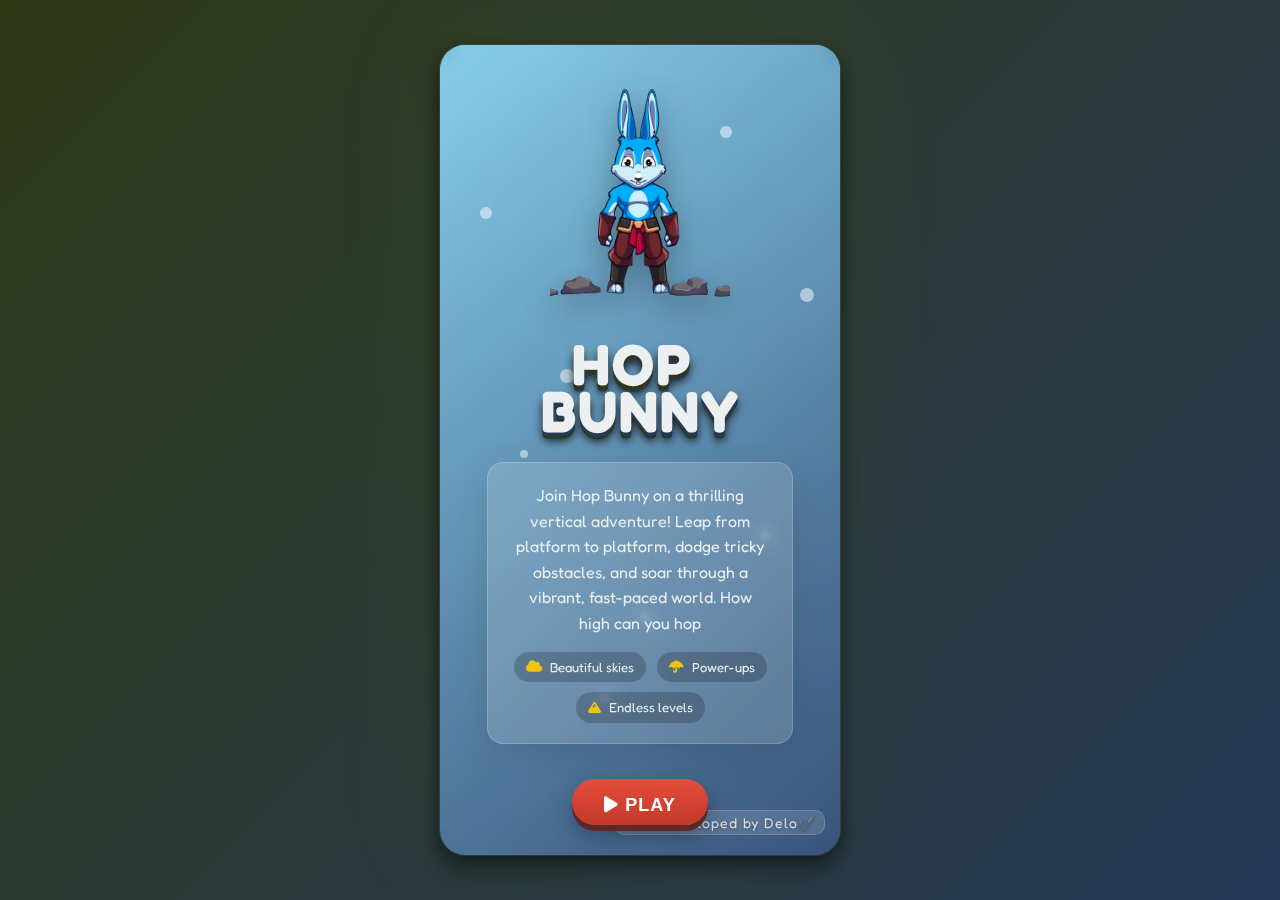
==== index.html @ 0e138d8e "new" ====
<!DOCTYPE html>
<html lang="en">
<head>
    <meta charset="UTF-8">
    <meta name="viewport" content="width=device-width, initial-scale=1.0, maximum-scale=1.0, user-scalable=no">
    <meta name="description" content="Pepe & Bunny - A fun vertical platformer game featuring an unlikely friendship between a frog and rabbit!">
    <meta name="theme-color" content="#4B5320">
    <meta property="og:title" content="Pepe & Bunny - Vertical Platformer Game">
    <meta property="og:description" content="Join Pepe the Frog and the Bunny on an epic adventure! Jump from platform to platform and collect power-ups in this fun game.">
    <meta property="og:type" content="website">
    <title>Hop-Bunny</title>
    <link rel="stylesheet" href="styles.css">
    <link rel="stylesheet" href="https://cdnjs.cloudflare.com/ajax/libs/font-awesome/6.4.0/css/all.min.css">
    <link rel="preconnect" href="https://fonts.googleapis.com">
    <link rel="preconnect" href="https://fonts.gstatic.com" crossorigin>
    <link href="https://fonts.googleapis.com/css2?family=Fredoka:wght@400;500;600;700&display=swap" rel="stylesheet">
    <link rel="icon" type="image/png" href="assets/logo.png">
</head>
<body>
    <div class="game-container">
        <canvas id="gameCanvas"></canvas>
        
        <!-- <div id="score">0</div> -->
        
        <div id="startScreen" class="overlay">
            <div class="particles-container">
                <div class="particle"></div>
                <div class="particle"></div>
                <div class="particle"></div>
                <div class="particle"></div>
                <div class="particle"></div>
                <div class="particle"></div>
                <div class="particle"></div>
                <div class="particle"></div>
            </div>
            
            <img id="game-character" src="assets/img2.png" alt="Pepe and Bunny Characters">    
            
            <div class="game-title">
                <h1>HOP <i class="fas fa-ampersand"></i></h1>
                <h1>BUNNY</h1>
            </div>
            
            <div class="game-description">
                <p>Join Hop Bunny on a thrilling vertical adventure! Leap from platform to platform, dodge tricky obstacles, and soar through a vibrant, fast-paced world. How high can you hop</p>
                <div class="description-icons">
                    <div class="icon-item"><i class="fas fa-cloud"></i> Beautiful skies</div>
                    <div class="icon-item"><i class="fas fa-umbrella"></i> Power-ups</div>
                    <div class="icon-item"><i class="fas fa-mountain"></i> Endless levels</div>
                </div>
            </div>
            
            <button id="startButton" class="game-button" ontouchstart="">
                <i class="fas fa-play"></i> PLAY
            </button>
            
            <div class="footer-text">
                <p class="version">v3.0 Developed by Delo✔️</p>
            </div>
        </div>
        
        <div id="gameOver" class="overlay hidden">
            <div class="particles-container game-over-particles">
                <div class="particle red"></div>
                <div class="particle red"></div>
                <div class="particle red"></div>
                <div class="particle red"></div>
                <div class="particle red"></div>
            </div>
            
            <h2><i class="fas fa-skull"></i> Game Over!</h2>
            
            <div class="score-display">
                <div class="score-item">
                    <span class="score-label"><i class="fas fa-trophy"></i> Your Score:</span>
                    <span id="finalScore" class="score-value">0</span>
                </div>
                <div class="score-item">
                    <span class="score-label"><i class="fas fa-medal"></i> High Score:</span>
                    <span id="highScore" class="score-value">0</span>
                </div>
            </div>
            
            <button id="restartButton" class="game-button" ontouchstart="">
                <i class="fas fa-redo-alt"></i> TRY AGAIN
            </button>
        </div>
        
        <!-- <div id="pauseButton" class="control-button">
            <i class="fas fa-pause"></i>
        </div> -->
        
        <!-- <div id="audioButton" class="control-button">
            <i class="fas fa-volume-up"></i>
        </div> -->
    </div>

    <!-- Game scripts -->
    <script src="js/utils.js"></script>
    <script src="js/entities/player.js"></script>
    <script src="js/entities/platform.js"></script>
    <script src="js/entities/enemy.js"></script>
    <script src="js/entities/powerup.js"></script>
    <script src="js/game.js"></script>
    <script src="js/main.js"></script>
</body>
</html>
---- styles.css ----
:root {
    --vh: 1vh;
    --pepe-green: #4B5320;
    --pepe-dark-green: #2F3816;
    --bunny-blue: #39547B;
    --bunny-dark-blue: #263a57;
    --umbrella-red: #8B3A3A;
    --umbrella-dark-red: #5e2727;
    --grass-green: #71A744;
    --sky-blue: #87CEEB;
    
    /* New modern UI colors */
    --ui-primary: #2C3E50;
    --ui-secondary: #34495E;
    --ui-accent: #E74C3C;
    --ui-light: #ECF0F1;
    --ui-dark: #1A2530;
    --ui-gold: #F1C40F;
    --ui-success: #2ECC71;
    --ui-info: #3498DB;
    
    /* Glass morphism variables */
    --glass-bg: rgba(255, 255, 255, 0.15);
    --glass-border: rgba(255, 255, 255, 0.18);
    --glass-shadow: 0 8px 32px rgba(0, 0, 0, 0.1);
    --glass-blur: 10px;
}

/* Apply modern font and base styles */
* {
    margin: 0;
    padding: 0;
    box-sizing: border-box;
}

html, body {
    height: 100%;
    width: 100%;
    overflow: hidden;
    font-family: 'Fredoka', -apple-system, BlinkMacSystemFont, 'Segoe UI', Roboto, Oxygen, Ubuntu, Cantarell, 'Open Sans', 'Helvetica Neue', sans-serif;
}

body {
    background: var(--ui-dark);
    display: flex;
    justify-content: center;
    align-items: center;
    min-height: 100vh;
    color: var(--ui-light);
    background: linear-gradient(135deg, var(--pepe-dark-green), var(--bunny-dark-blue));
}

.game-container {
    position: relative;
    width: 400px;
    height: 900px;
    border: none;
    border-radius: 25px;
    overflow: hidden;
    box-shadow: 
        0 15px 30px rgba(0, 0, 0, 0.4), 
        0 5px 15px rgba(0, 0, 0, 0.3), 
        0 0 100px rgba(113, 167, 68, 0.15);
    background-color: var(--ui-dark);
    
    /* Advanced outline glow */
    --outline-size: 1px;
    --outline-color: rgba(255, 255, 255, 0.1);
    outline: var(--outline-size) solid var(--outline-color);
    position: relative;
    
    /* Responsive sizing */
    max-width: 95vw;
    max-height: 90vh;
    
    /* Maintain aspect ratio while resizing */
    aspect-ratio: 400/650;
    
    /* Apply subtle animation */
    animation: container-float 6s ease-in-out infinite;
}

@keyframes container-float {
    0%, 100% { transform: translateY(0) scale(1); }
    50% { transform: translateY(-5px) scale(1.005); }
}

#gameCanvas {
    background: linear-gradient(to bottom, var(--sky-blue), var(--bunny-blue));
    width: 100%;
    height: 100%;
    display: block;
}

/* Modern score display with glass morphism */
#score {
    position: absolute;
    top: 20px;
    left: 50%;
    transform: translateX(-50%);
    font-size: 36px;
    font-weight: bold;
    color: #fff;
    text-shadow: 0 0 10px rgba(0, 0, 0, 0.5);
    background: rgba(255, 255, 255, 0.1);
    backdrop-filter: blur(10px);
    padding: 10px 20px;
    border-radius: 15px;
    border: 1px solid rgba(255, 255, 255, 0.2);
    box-shadow: 0 8px 32px rgba(0, 0, 0, 0.2);
    transition: transform 0.2s ease;
    z-index: 20;
}

#score.score-pulse {
    animation: scorePulse 0.5s ease-in-out;
    color: gold;
    text-shadow: 0 0 15px rgba(255, 215, 0, 0.8);
}

@keyframes scorePulse {
    0% { transform: translateX(-50%) scale(1); }
    50% { transform: translateX(-50%) scale(1.2); }
    100% { transform: translateX(-50%) scale(1); }
}

#score:hover {
    transform: translateY(-2px);
    box-shadow: 0 10px 25px rgba(0, 0, 0, 0.2);
}

#score::before {
    content: 'SCORE';
    position: absolute;
    top: -10px;
    left: 50%;
    transform: translateX(-50%);
    font-size: 10px;
    font-weight: normal;
    background: var(--ui-accent);
    padding: 2px 10px;
    border-radius: 8px;
    letter-spacing: 2px;
    box-shadow: 0 3px 10px rgba(231, 76, 60, 0.3);
    animation: pulse 2s infinite ease-in-out;
}

@keyframes pulse {
    0%, 100% { opacity: 0.9; transform: translateX(-50%) scale(1); }
    50% { opacity: 1; transform: translateX(-50%) scale(1.05); }
}

/* Common styles for overlay screens with improved glass morphism */
.overlay {
    position: absolute;
    top: 0;
    left: 0;
    width: 100%;
    height: 100%;
    background: linear-gradient(135deg, rgba(135, 206, 235, 0.8), rgba(57, 84, 123, 0.9));
    display: flex;
    flex-direction: column;
    justify-content: center;
    align-items: center;
    color: var(--ui-light);
    z-index: 10;
    padding: 30px;
    box-sizing: border-box;
    backdrop-filter: blur(10px);
    -webkit-backdrop-filter: blur(10px);
}

/* Start screen with modern styling */
#game-character {
    width: 180px;
    height: auto;
    margin: 0 auto 15px auto;
    display: block;
    animation: character-bounce 3s ease-in-out infinite;
    filter: drop-shadow(0 10px 15px rgba(0, 0, 0, 0.3));
    transition: all 0.3s ease;
}

#game-character:hover {
    transform: scale(1.05) rotate(2deg);
    filter: drop-shadow(0 15px 20px rgba(0, 0, 0, 0.4));
}

@keyframes character-bounce {
    0%, 100% { transform: translateY(0) rotate(0deg); }
    50% { transform: translateY(-15px) rotate(3deg); }
}

.game-title {
    text-align: center;
    margin-bottom: 25px;
    position: relative;
}

.game-title h1 {
    font-size: 58px;
    line-height: 0.9;
    font-weight: 800;
    color: var(--ui-light);
    text-shadow: 
        0 2px 0 var(--pepe-dark-green),
        0 4px 0 var(--pepe-dark-green),
        0 6px 0 var(--bunny-dark-blue),
        0 8px 10px rgba(0, 0, 0, 0.8);
    letter-spacing: 2px;
    position: relative;
    z-index: 1;
}

.game-title h1:last-child {
    color: var(--ui-light);
    text-shadow: 
        0 2px 0 var(--bunny-dark-blue),
        0 4px 0 var(--bunny-dark-blue),
        0 6px 0 var(--pepe-dark-green),
        0 8px 10px rgba(0, 0, 0, 0.8);
    margin-top: -5px;
}

/* Modern description card */
.game-description {
    font-size: 16px;
    max-width: 90%;
    text-align: center;
    line-height: 1.6;
    margin-bottom: 35px;
    color: var(--ui-light);
    background: var(--glass-bg);
    padding: 20px 25px;
    border-radius: 16px;
    backdrop-filter: blur(var(--glass-blur));
    -webkit-backdrop-filter: blur(var(--glass-blur));
    border: 1px solid var(--glass-border);
    box-shadow: var(--glass-shadow);
    transform: translateZ(0);
    transition: all 0.3s ease;
}

.game-description:hover {
    transform: translateY(-5px) scale(1.02);
    box-shadow: 0 15px 30px rgba(0, 0, 0, 0.2);
}

/* Game over screen with advanced styling */
#gameOver h2 {
    font-size: 54px;
    margin-bottom: 25px;
    color: var(--ui-accent);
    text-shadow: 
        0 2px 0 var(--umbrella-dark-red),
        0 4px 0 var(--umbrella-dark-red),
        0 6px 10px rgba(0, 0, 0, 0.8);
    letter-spacing: 3px;
    animation: gameOverPulse 2.5s infinite alternate ease-in-out;
    transform-origin: center;
}

@keyframes gameOverPulse {
    0% { transform: scale(1); text-shadow: 0 2px 0 var(--umbrella-dark-red), 0 4px 0 var(--umbrella-dark-red), 0 6px 10px rgba(0, 0, 0, 0.8); }
    100% { transform: scale(1.05); text-shadow: 0 2px 0 var(--umbrella-dark-red), 0 4px 0 var(--umbrella-dark-red), 0 6px 15px rgba(231, 76, 60, 0.8), 0 0 20px rgba(231, 76, 60, 0.4); }
}

/* Glass morphism score display */
.score-display {
    display: flex;
    flex-direction: column;
    gap: 18px;
    background: var(--glass-bg);
    padding: 25px 35px;
    border-radius: 20px;
    margin-bottom: 35px;
    backdrop-filter: blur(var(--glass-blur));
    -webkit-backdrop-filter: blur(var(--glass-blur));
    border: 1px solid var(--glass-border);
    box-shadow: var(--glass-shadow);
    min-width: 85%;
    max-width: 280px;
    transition: all 0.3s ease;
    position: relative;
    overflow: hidden;
}

.score-display::before {
    content: '';
    position: absolute;
    top: -50%;
    left: -50%;
    width: 200%;
    height: 200%;
    background: linear-gradient(
        to bottom right,
        rgba(255, 255, 255, 0.1) 0%,
        rgba(255, 255, 255, 0.05) 40%,
        rgba(255, 255, 255, 0) 50%
    );
    transform: rotate(30deg);
    pointer-events: none;
}

.score-display:hover {
    transform: translateY(-5px);
    box-shadow: 0 15px 35px rgba(0, 0, 0, 0.3);
}

.score-item {
    display: flex;
    justify-content: space-between;
    gap: 30px;
    position: relative;
    padding: 5px 0;
}

.score-item:first-child::after {
    content: '';
    position: absolute;
    bottom: -10px;
    left: 0;
    width: 100%;
    height: 1px;
    background: linear-gradient(to right, transparent, rgba(255, 255, 255, 0.5), transparent);
}

.score-label {
    font-size: 18px;
    color: rgba(255, 255, 255, 0.9);
    font-weight: 400;
    letter-spacing: 1px;
}

.score-value {
    font-size: 28px;
    font-weight: bold;
    color: var(--ui-gold);
    text-shadow: 0 0 10px rgba(241, 196, 15, 0.5);
}

#finalScore {
    font-size: 32px;
    animation: scoreCountAnimation 1.5s cubic-bezier(0.17, 0.67, 0.21, 1.69);
    background: linear-gradient(to right, #F1C40F, #F39C12);
    -webkit-background-clip: text;
    -webkit-text-fill-color: transparent;
    background-clip: text;
    text-fill-color: transparent;
}

@keyframes scoreCountAnimation {
    0% { opacity: 0; transform: scale(0.5); filter: blur(10px); }
    70% { transform: scale(1.2); filter: blur(0); }
    100% { opacity: 1; transform: scale(1); }
}

/* Modern button with advanced hover effects */
.game-button {
    background: linear-gradient(to bottom, var(--ui-accent), #C0392B);
    color: white;
    border: none;
    padding: 16px 32px;
    font-size: 18px;
    font-weight: bold;
    border-radius: 50px;
    cursor: pointer;
    letter-spacing: 1px;
    text-transform: uppercase;
    position: relative;
    overflow: hidden;
    transition: all 0.3s ease;
    box-shadow: 
        0 6px 0 var(--umbrella-dark-red),
        0 10px 25px rgba(0, 0, 0, 0.3);
    outline: none;
    z-index: 1;
}

.game-button::before {
    content: '';
    position: absolute;
    top: 0;
    left: -100%;
    width: 100%;
    height: 100%;
    background: linear-gradient(
        to right,
        transparent,
        rgba(255, 255, 255, 0.2),
        transparent
    );
    transition: all 0.5s ease;
    z-index: -1;
}

.game-button:hover {
    transform: translateY(-3px);
    box-shadow: 
        0 9px 0 var(--umbrella-dark-red),
        0 15px 30px rgba(0, 0, 0, 0.4);
}

.game-button:hover::before {
    left: 100%;
}

.game-button:active {
    transform: translateY(3px);
    box-shadow: 
        0 3px 0 var(--umbrella-dark-red),
        0 5px 15px rgba(0, 0, 0, 0.3);
}

/* Special active state specifically for mobile */
.game-button.active-touch {
    transform: translateY(3px);
    box-shadow: 
        0 3px 0 var(--umbrella-dark-red),
        0 5px 10px rgba(0, 0, 0, 0.3);
    background: linear-gradient(to bottom, #C0392B, #E74C3C);
}

.hidden {
    display: none !important;
}

.footer-text {
    position: absolute;
    bottom: 15px;
    right: 15px;
    text-align: center;
    font-size: 14px;
    opacity: 0.9;
    letter-spacing: 1px;
    color: var(--ui-light);
    text-shadow: 0 1px 3px rgba(0, 0, 0, 0.3);
    transition: all 0.3s ease;
}

.footer-text:hover {
    opacity: 1;
    transform: translateY(-2px);
}

.version {
    margin-bottom: 5px;
    font-weight: 400;
    padding: 3px 8px;
    background: var(--glass-bg);
    border-radius: 10px;
    backdrop-filter: blur(var(--glass-blur));
    -webkit-backdrop-filter: blur(var(--glass-blur));
    border: 1px solid var(--glass-border);
}

.copyright {
    font-size: 11px;
}

/* Responsive adjustments with improved layouts */
@media (max-width: 430px) {
    .game-container {
        width: 100vw;
        max-width: 100vw;
        height: 100vh; /* Fallback */
        height: calc(var(--vh, 1vh) * 100);
        max-height: 100vh;
        max-height: calc(var(--vh, 1vh) * 100);
        border-radius: 0;
        aspect-ratio: auto;
        animation: none;
    }
    
    .game-title h1 {
        font-size: 48px;
    }
    
    .game-description {
        font-size: 14px;
        margin-bottom: 25px;
        max-width: 90%;
        padding: 15px 20px;
    }
    
    #game-character {
        width: 130px;
        height: auto;
    }
    
    .game-button {
        padding: 14px 30px;
        font-size: 18px;
    }
    
    .score-display {
        padding: 20px 25px;
        min-width: 90%;
    }
    
    #gameOver h2 {
        font-size: 44px;
    }
}

/* Portrait orientation optimization - specifically target mobile phones */
@media (max-width: 430px) and (max-height: 900px) and (orientation: portrait) {
    .game-container {
        width: 100vw;
        height: 100vh; /* Fallback */
        height: calc(var(--vh, 1vh) * 100);
        border-radius: 0;
        max-width: 100vw;
        max-height: 100vh;
        max-height: calc(var(--vh, 1vh) * 100);
    }
    
    body {
        padding: 0;
        margin: 0;
    }
    
    #game-character {
        width: 100px;
        height: auto;
    }
}

/* Landscape orientation for mobile */
@media (max-height: 500px) and (orientation: landscape) {
    .game-container {
        height: 100vh; /* Fallback */
        height: calc(var(--vh, 1vh) * 100);
        width: auto;
        aspect-ratio: auto;
        max-height: 100vh;
        max-height: calc(var(--vh, 1vh) * 100);
        border-radius: 0;
    }
    
    #game-character {
        width: 80px;
        height: auto;
        margin-bottom: 10px;
    }
    
    .game-title h1 {
        font-size: 36px;
    }
    
    .game-description {
        font-size: 12px;
        margin-bottom: 15px;
        padding: 10px 15px;
    }
    
    .game-button {
        padding: 10px 25px;
        font-size: 16px;
    }
}

/* Extra small screen devices */
@media (max-height: 700px) {
    .game-character {
        width: 100px;
        height: 200px;
        margin-bottom: 10px;
    }
    
    .game-title h1 {
        font-size: 40px;
    }
    
    .score-display {
        margin-bottom: 20px;
        padding: 15px 25px;
    }
    
    .game-description {
        margin-bottom: 20px;
        line-height: 1.3;
    }
}

/* Very small screens */
@media (max-height: 600px) {
    .game-container {
        max-height: 95vh;
    }
    
    .game-character {
        width: 80px;
        height: 90px;
        margin-bottom: 5px;
    }
    
    .game-title h1 {
        font-size: 32px;
    }
    
    .game-description {
        font-size: 12px;
        margin-bottom: 15px;
        line-height: 1.2;
    }
    
    .game-button {
        padding: 10px 25px;
        font-size: 16px;
    }
    
    #gameOver h2 {
        font-size: 36px;
        margin-bottom: 15px;
    }
}

/* Handle touch devices */
@media (hover: none) {
    .game-button:hover {
        transform: none;
        box-shadow: 
            0 6px 0 var(--umbrella-dark-red),
            0 10px 25px rgba(0, 0, 0, 0.3);
    }
    
    .game-button::before {
        display: none;
    }
}

/* Particles animation for overlays */
.particles-container {
    position: absolute;
    top: 0;
    left: 0;
    width: 100%;
    height: 100%;
    overflow: hidden;
    z-index: -1;
}

.particle {
    position: absolute;
    width: 8px;
    height: 8px;
    background: rgba(255, 255, 255, 0.5);
    border-radius: 50%;
    animation: float 15s infinite linear;
}

.particle:nth-child(1) {
    top: 20%;
    left: 10%;
    width: 12px;
    height: 12px;
    animation-duration: 25s;
    animation-delay: 0s;
}

.particle:nth-child(2) {
    top: 60%;
    left: 80%;
    width: 10px;
    height: 10px;
    animation-duration: 20s;
    animation-delay: 1s;
}

.particle:nth-child(3) {
    top: 40%;
    left: 30%;
    width: 14px;
    height: 14px;
    animation-duration: 22s;
    animation-delay: 2s;
}

.particle:nth-child(4) {
    top: 70%;
    left: 50%;
    width: 10px;
    height: 10px;
    animation-duration: 18s;
    animation-delay: 3s;
}

.particle:nth-child(5) {
    top: 10%;
    left: 70%;
    width: 12px;
    height: 12px;
    animation-duration: 24s;
    animation-delay: 4s;
}

.particle:nth-child(6) {
    top: 50%;
    left: 20%;
    width: 8px;
    height: 8px;
    animation-duration: 19s;
    animation-delay: 5s;
}

.particle:nth-child(7) {
    top: 30%;
    left: 90%;
    width: 14px;
    height: 14px;
    animation-duration: 21s;
    animation-delay: 6s;
}

.particle:nth-child(8) {
    top: 80%;
    left: 40%;
    width: 10px;
    height: 10px;
    animation-duration: 23s;
    animation-delay: 7s;
}

.game-over-particles .particle.red {
    background: rgba(231, 76, 60, 0.6);
    box-shadow: 0 0 10px rgba(231, 76, 60, 0.8);
    animation: float-game-over 8s infinite linear;
}

@keyframes float {
    0% {
        transform: translateY(0) translateX(0) scale(1);
        opacity: 0;
    }
    10% {
        opacity: 1;
    }
    90% {
        opacity: 1;
    }
    100% {
        transform: translateY(-100vh) translateX(100px) scale(0.5);
        opacity: 0;
    }
}

@keyframes float-game-over {
    0% {
        transform: translateY(100vh) translateX(0) scale(0.5);
        opacity: 0;
    }
    10% {
        opacity: 1;
    }
    90% {
        opacity: 1;
    }
    100% {
        transform: translateY(-100vh) translateX(50px) scale(1.5);
        opacity: 0;
    }
}

/* Control buttons for game interface */
.control-button {
    position: absolute;
    width: 40px;
    height: 40px;
    background: var(--glass-bg);
    border-radius: 50%;
    backdrop-filter: blur(var(--glass-blur));
    -webkit-backdrop-filter: blur(var(--glass-blur));
    border: 1px solid var(--glass-border);
    display: flex;
    align-items: center;
    justify-content: center;
    color: var(--ui-light);
    font-size: 18px;
    box-shadow: var(--glass-shadow);
    cursor: pointer;
    transition: all 0.3s ease;
    z-index: 5;
}

#pauseButton {
    top: 15px;
    left: 15px;
}

#audioButton {
    top: 15px;
    left: 65px;
}

.control-button:hover {
    transform: scale(1.1);
    box-shadow: 0 8px 25px rgba(0, 0, 0, 0.3);
    background: rgba(255, 255, 255, 0.25);
}

.control-button:active {
    transform: scale(0.95);
}

.control-button.active {
    background: var(--ui-accent);
}

/* Description icons styling */
.description-icons {
    display: flex;
    justify-content: space-around;
    margin-top: 15px;
    width: 100%;
    flex-wrap: wrap;
    gap: 10px;
}

.icon-item {
    display: flex;
    align-items: center;
    gap: 8px;
    background: rgba(0, 0, 0, 0.2);
    padding: 5px 12px;
    border-radius: 20px;
    font-size: 13px;
    transition: all 0.3s ease;
}

.icon-item:hover {
    transform: translateY(-3px);
    background: rgba(0, 0, 0, 0.3);
}

.icon-item i {
    color: var(--ui-gold);
}

/* Ampersand icon animation */
.fa-ampersand {
    display: inline-block;
    font-size: 0.9em;
    color: var(--ui-gold);
    animation: rotate-ampersand 5s infinite linear;
    transform-origin: center;
}

@keyframes rotate-ampersand {
    0% { transform: rotate(0deg) scale(1); }
    50% { transform: rotate(10deg) scale(1.2); }
    100% { transform: rotate(0deg) scale(1); }
}

/* Trophy and medal icons styling */
.fa-trophy {
    color: var(--ui-gold);
    margin-right: 5px;
}

.fa-medal {
    color: #C0C0C0;
    margin-right: 5px;
}

/* Score pulse animation */
@keyframes score-pulse {
    0% { transform: scale(1); }
    50% { transform: scale(1.1); }
    100% { transform: scale(1); }
}

.score-value.new-record {
    animation: score-pulse 0.5s 3 ease-in-out;
}
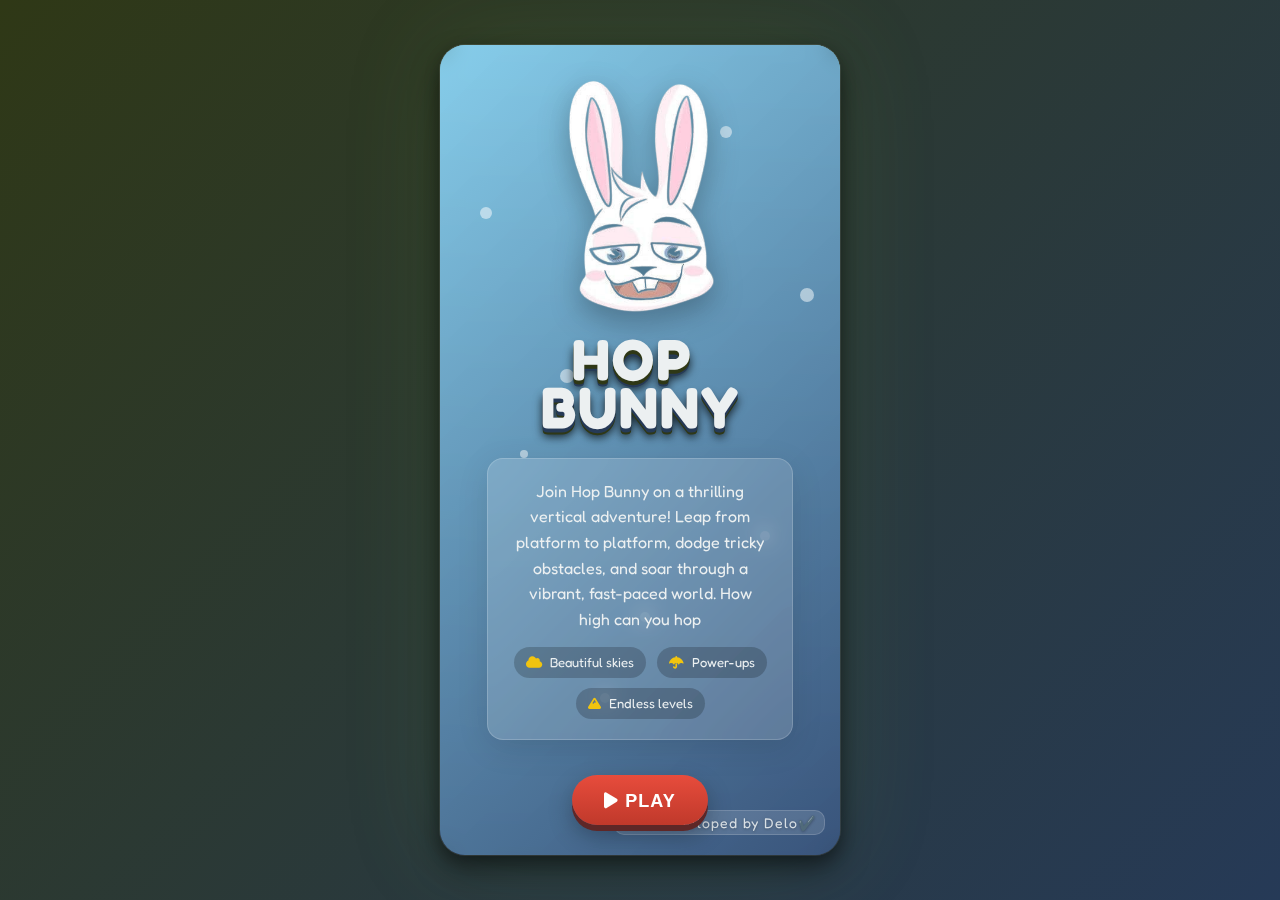
==== commit 785d5a4e: "update" ====
--- a/index.html
+++ b/index.html
@@ -34,7 +34,7 @@
                 <div class="particle"></div>
             </div>
             
-            <img id="game-character" src="assets/img2.png" alt="Pepe and Bunny Characters">    
+            <img id="game-character" src="assets/img.png" alt="Pepe and Bunny Characters">    
             
             <div class="game-title">
                 <h1>HOP <i class="fas fa-ampersand"></i></h1>
--- a/styles.css
+++ b/styles.css
@@ -484,7 +484,7 @@
     }
     
     #game-character {
-        width: 130px;
+        width: 150px;
         height: auto;
     }
     
@@ -521,7 +521,7 @@
     }
     
     #game-character {
-        width: 100px;
+        width: 150px;
         height: auto;
     }
 }
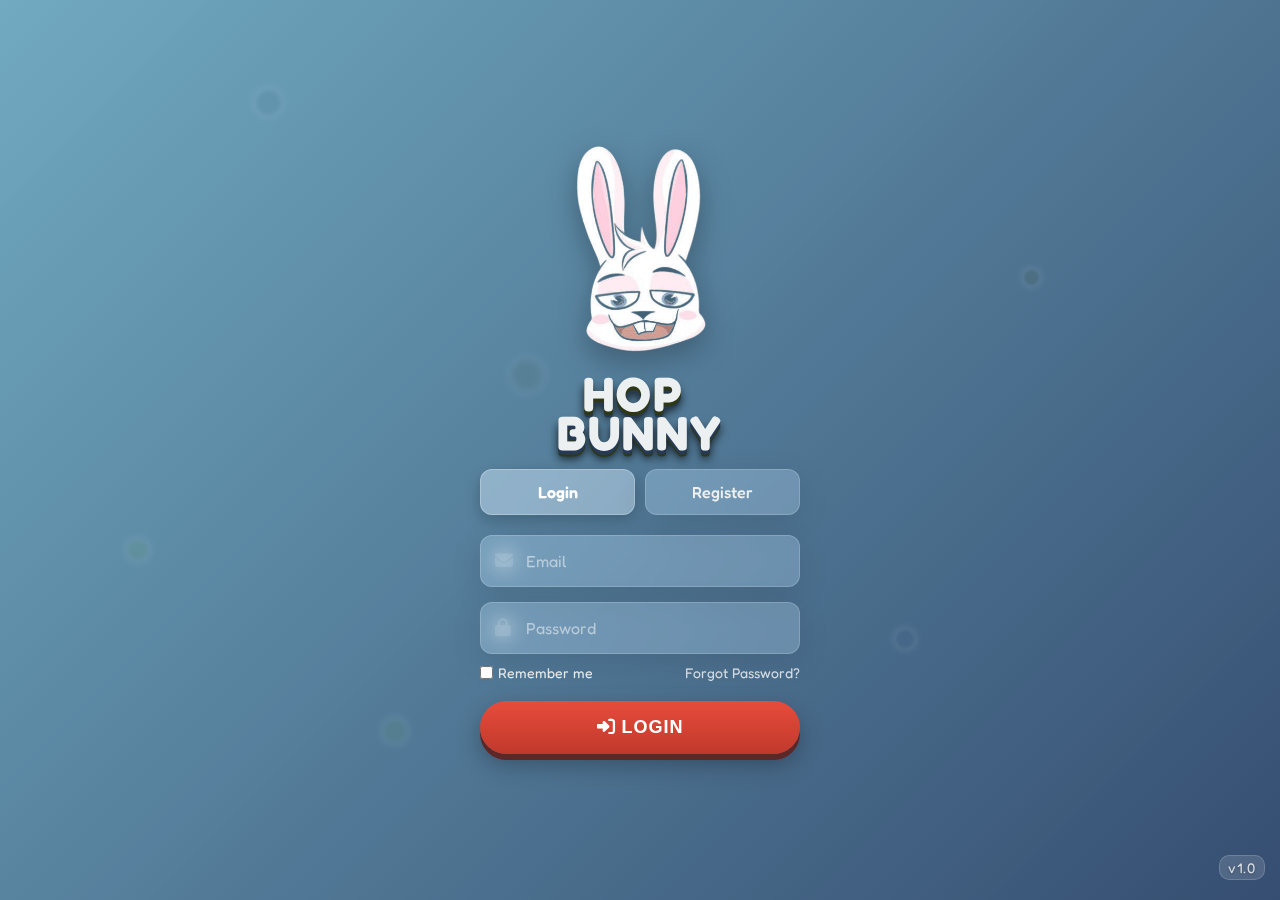
==== commit 5547c053: "updated final" ====
--- a/index.html
+++ b/index.html
@@ -22,6 +22,7 @@
         
         <!-- <div id="score">0</div> -->
         
+        <!-- Start screen - shown after authentication -->
         <div id="startScreen" class="overlay">
             <div class="particles-container">
                 <div class="particle"></div>
@@ -54,8 +55,12 @@
                 <i class="fas fa-play"></i> PLAY
             </button>
             
+            <button id="leaderboardButton" class="game-button secondary-button" onclick="window.location.href='leaderboard.html'" ontouchstart="">
+                <i class="fas fa-trophy"></i> LEADERBOARD
+            </button>
+            
             <div class="footer-text">
-                <p class="version">v3.0 Developed by Delo✔️</p>
+                <p class="version">v1.0</p>
             </div>
         </div>
         
@@ -81,18 +86,17 @@
                 </div>
             </div>
             
-            <button id="restartButton" class="game-button" ontouchstart="">
-                <i class="fas fa-redo-alt"></i> TRY AGAIN
-            </button>
+            <div class="game-over-buttons">
+                <button id="restartButton" class="game-button" ontouchstart="">
+                    <i class="fas fa-redo-alt"></i> TRY AGAIN
+                </button>
+                
+                <button id="leaderboardButtonGameOver" class="game-button secondary-button" onclick="window.location.href='leaderboard.html'" ontouchstart="">
+                    <i class="fas fa-trophy"></i> LEADERBOARD
+                </button>
+            </div>
         </div>
         
-        <!-- <div id="pauseButton" class="control-button">
-            <i class="fas fa-pause"></i>
-        </div> -->
-        
-        <!-- <div id="audioButton" class="control-button">
-            <i class="fas fa-volume-up"></i>
-        </div> -->
     </div>
 
     <!-- Game scripts -->
@@ -103,5 +107,6 @@
     <script src="js/entities/powerup.js"></script>
     <script src="js/game.js"></script>
     <script src="js/main.js"></script>
+    <script src="js/auth-checker.js"></script>
 </body>
 </html> --- a/styles.css
+++ b/styles.css
@@ -53,7 +53,8 @@
 .game-container {
     position: relative;
     width: 400px;
-    height: 900px;
+    height: 100vh; /* Full viewport height */
+    max-height: 100vh;
     border: none;
     border-radius: 25px;
     overflow: hidden;
@@ -67,16 +68,11 @@
     --outline-size: 1px;
     --outline-color: rgba(255, 255, 255, 0.1);
     outline: var(--outline-size) solid var(--outline-color);
-    position: relative;
     
     /* Responsive sizing */
     max-width: 95vw;
-    max-height: 90vh;
-    
-    /* Maintain aspect ratio while resizing */
-    aspect-ratio: 400/650;
-    
-    /* Apply subtle animation */
+    
+    /* Animation */
     animation: container-float 6s ease-in-out infinite;
 }
 
@@ -160,11 +156,11 @@
     background: linear-gradient(135deg, rgba(135, 206, 235, 0.8), rgba(57, 84, 123, 0.9));
     display: flex;
     flex-direction: column;
-    justify-content: center;
+    justify-content: space-between;
     align-items: center;
     color: var(--ui-light);
     z-index: 10;
-    padding: 30px;
+    padding: 30px 20px;
     box-sizing: border-box;
     backdrop-filter: blur(10px);
     -webkit-backdrop-filter: blur(10px);
@@ -172,9 +168,9 @@
 
 /* Start screen with modern styling */
 #game-character {
-    width: 180px;
+    width: 160px;
     height: auto;
-    margin: 0 auto 15px auto;
+    margin: 15px auto;
     display: block;
     animation: character-bounce 3s ease-in-out infinite;
     filter: drop-shadow(0 10px 15px rgba(0, 0, 0, 0.3));
@@ -193,12 +189,12 @@
 
 .game-title {
     text-align: center;
-    margin-bottom: 25px;
+    margin-bottom: 15px;
     position: relative;
 }
 
 .game-title h1 {
-    font-size: 58px;
+    font-size: 48px;
     line-height: 0.9;
     font-weight: 800;
     color: var(--ui-light);
@@ -377,6 +373,33 @@
     z-index: 1;
 }
 
+/* Logout button as a game button */
+.logout-game-button {
+    background: linear-gradient(to bottom, #3498db, #2980b9);
+    box-shadow: 
+        0 6px 0 #1a5276,
+        0 10px 25px rgba(0, 0, 0, 0.3);
+    font-size: 16px;
+    padding: 14px 28px;
+    margin-top: 15px;
+    width: auto; /* Allow button to size properly */
+    min-width: 200px; /* Ensure minimum width */
+}
+
+.logout-game-button:hover {
+    background: linear-gradient(to bottom, #2980b9, #3498db);
+    box-shadow: 
+        0 9px 0 #1a5276,
+        0 15px 30px rgba(0, 0, 0, 0.4);
+}
+
+.logout-game-button:active {
+    transform: translateY(3px);
+    box-shadow: 
+        0 3px 0 #1a5276,
+        0 5px 15px rgba(0, 0, 0, 0.3);
+}
+
 .game-button::before {
     content: '';
     position: absolute;
@@ -458,18 +481,23 @@
     font-size: 11px;
 }
 
-/* Responsive adjustments with improved layouts */
+/* Mobile Responsive adjustments */
 @media (max-width: 430px) {
     .game-container {
         width: 100vw;
         max-width: 100vw;
-        height: 100vh; /* Fallback */
-        height: calc(var(--vh, 1vh) * 100);
+        height: 100vh;
         max-height: 100vh;
-        max-height: calc(var(--vh, 1vh) * 100);
         border-radius: 0;
-        aspect-ratio: auto;
+        aspect-ratio: unset;
         animation: none;
+        box-shadow: none;
+    }
+    
+    body {
+        padding: 0;
+        margin: 0;
+        overflow: hidden;
     }
     
     .game-title h1 {
@@ -488,18 +516,8 @@
         height: auto;
     }
     
-    .game-button {
-        padding: 14px 30px;
-        font-size: 18px;
-    }
-    
-    .score-display {
-        padding: 20px 25px;
-        min-width: 90%;
-    }
-    
-    #gameOver h2 {
-        font-size: 44px;
+    .button-container {
+        margin-top: 20px;
     }
 }
 
@@ -507,56 +525,72 @@
 @media (max-width: 430px) and (max-height: 900px) and (orientation: portrait) {
     .game-container {
         width: 100vw;
-        height: 100vh; /* Fallback */
-        height: calc(var(--vh, 1vh) * 100);
+        height: 100vh;
+        max-height: 100vh;
         border-radius: 0;
-        max-width: 100vw;
-        max-height: 100vh;
-        max-height: calc(var(--vh, 1vh) * 100);
-    }
-    
-    body {
-        padding: 0;
-        margin: 0;
-    }
-    
-    #game-character {
-        width: 150px;
-        height: auto;
+    }
+    
+    html, body {
+        height: 100%;
+        width: 100%;
+        overflow: hidden;
+        position: fixed;
+    }
+    
+    .button-container {
+        position: relative;
+        bottom: 0;
+        margin-top: auto;
+        margin-bottom: 30px;
+    }
+    
+    .overlay {
+        justify-content: space-between;
     }
 }
 
 /* Landscape orientation for mobile */
 @media (max-height: 500px) and (orientation: landscape) {
     .game-container {
-        height: 100vh; /* Fallback */
-        height: calc(var(--vh, 1vh) * 100);
-        width: auto;
-        aspect-ratio: auto;
+        height: 100vh;
+        width: 100vw;
+        max-width: 100vw;
         max-height: 100vh;
-        max-height: calc(var(--vh, 1vh) * 100);
         border-radius: 0;
     }
     
+    .overlay {
+        flex-direction: row;
+        flex-wrap: wrap;
+        padding: 10px;
+    }
+    
+    .game-title {
+        width: 50%;
+        text-align: left;
+        margin-bottom: 0;
+    }
+    
+    .game-description {
+        width: 50%;
+        margin-bottom: 0;
+    }
+    
+    .button-container {
+        width: 100%;
+        flex-direction: row;
+        justify-content: center;
+        gap: 20px;
+        margin-top: 10px;
+    }
+    
     #game-character {
-        width: 80px;
+        width: 70px;
         height: auto;
-        margin-bottom: 10px;
-    }
-    
-    .game-title h1 {
-        font-size: 36px;
-    }
-    
-    .game-description {
-        font-size: 12px;
-        margin-bottom: 15px;
-        padding: 10px 15px;
-    }
-    
-    .game-button {
-        padding: 10px 25px;
-        font-size: 16px;
+        margin: 0;
+        position: absolute;
+        left: 20px;
+        bottom: 20px;
     }
 }
 
@@ -583,7 +617,7 @@
     }
 }
 
-/* Very small screens */
+/* Very small screens adjustment */
 @media (max-height: 600px) {
     .game-container {
         max-height: 95vh;
@@ -608,6 +642,13 @@
     .game-button {
         padding: 10px 25px;
         font-size: 16px;
+        margin-bottom: 10px;
+    }
+    
+    .logout-game-button {
+        padding: 8px 20px;
+        font-size: 14px;
+        margin-top: 10px;
     }
     
     #gameOver h2 {
@@ -651,81 +692,61 @@
 }
 
 .particle:nth-child(1) {
-    top: 20%;
+    top: 10%;
+    left: 20%;
+    width: 25px;
+    height: 25px;
+    filter: blur(2px);
+    background: rgba(57, 84, 123, 0.3);
+}
+
+.particle:nth-child(2) {
+    top: 30%;
+    left: 80%;
+    width: 15px;
+    height: 15px;
+    filter: blur(1px);
+    background: rgba(75, 83, 32, 0.4);
+}
+
+.particle:nth-child(3) {
+    top: 60%;
     left: 10%;
-    width: 12px;
-    height: 12px;
-    animation-duration: 25s;
-    animation-delay: 0s;
-}
-
-.particle:nth-child(2) {
-    top: 60%;
-    left: 80%;
-    width: 10px;
-    height: 10px;
-    animation-duration: 20s;
-    animation-delay: 1s;
-}
-
-.particle:nth-child(3) {
-    top: 40%;
-    left: 30%;
-    width: 14px;
-    height: 14px;
-    animation-duration: 22s;
-    animation-delay: 2s;
+    width: 20px;
+    height: 20px;
+    filter: blur(2px);
+    background: rgba(113, 167, 68, 0.35);
 }
 
 .particle:nth-child(4) {
     top: 70%;
-    left: 50%;
-    width: 10px;
-    height: 10px;
-    animation-duration: 18s;
-    animation-delay: 3s;
+    left: 70%;
+    width: 18px;
+    height: 18px;
+    filter: blur(1.5px);
+    background: rgba(57, 84, 123, 0.3);
 }
 
 .particle:nth-child(5) {
-    top: 10%;
-    left: 70%;
-    width: 12px;
-    height: 12px;
-    animation-duration: 24s;
-    animation-delay: 4s;
+    top: 40%;
+    left: 40%;
+    width: 30px;
+    height: 30px;
+    filter: blur(3px);
+    background: rgba(75, 83, 32, 0.25);
 }
 
 .particle:nth-child(6) {
-    top: 50%;
-    left: 20%;
-    width: 8px;
-    height: 8px;
-    animation-duration: 19s;
-    animation-delay: 5s;
-}
-
-.particle:nth-child(7) {
-    top: 30%;
-    left: 90%;
-    width: 14px;
-    height: 14px;
-    animation-duration: 21s;
-    animation-delay: 6s;
-}
-
-.particle:nth-child(8) {
     top: 80%;
-    left: 40%;
-    width: 10px;
-    height: 10px;
-    animation-duration: 23s;
-    animation-delay: 7s;
-}
-
-.game-over-particles .particle.red {
-    background: rgba(231, 76, 60, 0.6);
-    box-shadow: 0 0 10px rgba(231, 76, 60, 0.8);
-    animation: float-game-over 8s infinite linear;
+    left: 30%;
+    width: 22px;
+    height: 22px;
+    filter: blur(2px);
+    background: rgba(113, 167, 68, 0.3);
+}
+
+.particle.red {
+    background: rgba(139, 58, 58, 0.4);
 }
 
 @keyframes float {
@@ -872,4 +893,750 @@
 
 .score-value.new-record {
     animation: score-pulse 0.5s 3 ease-in-out;
+}
+
+/* Authentication Screen Styles */
+.auth-tabs {
+    display: flex;
+    margin-bottom: 20px;
+    gap: 10px;
+    width: 80%;
+    max-width: 320px;
+}
+
+.auth-tab-button {
+    flex: 1;
+    padding: 12px;
+    background: var(--glass-bg);
+    border: 1px solid var(--glass-border);
+    border-radius: 12px;
+    color: var(--ui-light);
+    font-family: 'Fredoka', sans-serif;
+    font-weight: 500;
+    font-size: 16px;
+    cursor: pointer;
+    transition: all 0.3s ease;
+    box-shadow: var(--glass-shadow);
+    backdrop-filter: blur(var(--glass-blur));
+    -webkit-backdrop-filter: blur(var(--glass-blur));
+}
+
+.auth-tab-button:hover {
+    background: rgba(255, 255, 255, 0.25);
+    transform: translateY(-2px);
+}
+
+.auth-tab-button.active {
+    background: rgba(255, 255, 255, 0.3);
+    box-shadow: 0 5px 15px rgba(0, 0, 0, 0.2);
+    border: 1px solid rgba(255, 255, 255, 0.25);
+    color: white;
+    font-weight: 600;
+}
+
+.auth-form {
+    display: flex;
+    flex-direction: column;
+    gap: 15px;
+    width: 80%;
+    max-width: 320px;
+    margin-bottom: 20px;
+}
+
+.auth-form.hidden {
+    display: none;
+}
+
+.input-group {
+    position: relative;
+    width: 100%;
+}
+
+.input-group i {
+    position: absolute;
+    left: 15px;
+    top: 50%;
+    transform: translateY(-50%);
+    color: rgba(255, 255, 255, 0.7);
+    font-size: 18px;
+}
+
+.input-group input {
+    width: 100%;
+    padding: 15px 15px 15px 45px;
+    border-radius: 12px;
+    border: 1px solid var(--glass-border);
+    background: var(--glass-bg);
+    backdrop-filter: blur(var(--glass-blur));
+    -webkit-backdrop-filter: blur(var(--glass-blur));
+    color: white;
+    font-family: 'Fredoka', sans-serif;
+    font-size: 16px;
+    box-shadow: var(--glass-shadow);
+    transition: all 0.3s ease;
+}
+
+.input-group input:focus {
+    outline: none;
+    border-color: rgba(255, 255, 255, 0.5);
+    box-shadow: 0 5px 15px rgba(0, 0, 0, 0.2);
+    background: rgba(255, 255, 255, 0.2);
+}
+
+.input-group input::placeholder {
+    color: rgba(255, 255, 255, 0.5);
+}
+
+.form-footer {
+    display: flex;
+    justify-content: space-between;
+    align-items: center;
+    width: 100%;
+    font-size: 14px;
+    margin: -5px 0 5px;
+}
+
+.remember-me {
+    display: flex;
+    align-items: center;
+    gap: 5px;
+    cursor: pointer;
+}
+
+.remember-me input {
+    cursor: pointer;
+}
+
+.forgot-password {
+    color: rgba(255, 255, 255, 0.8);
+    text-decoration: none;
+    transition: all 0.3s ease;
+}
+
+.forgot-password:hover {
+    color: white;
+    text-decoration: underline;
+}
+
+.social-login {
+    margin-top: 15px;
+    text-align: center;
+    width: 80%;
+    max-width: 320px;
+}
+
+.social-login p {
+    margin-bottom: 15px;
+    font-size: 14px;
+    color: rgba(255, 255, 255, 0.7);
+    position: relative;
+}
+
+.social-login p:before,
+.social-login p:after {
+    content: '';
+    position: absolute;
+    top: 50%;
+    width: 25%;
+    height: 1px;
+    background: rgba(255, 255, 255, 0.3);
+}
+
+.social-login p:before {
+    left: 0;
+}
+
+.social-login p:after {
+    right: 0;
+}
+
+.social-buttons {
+    display: flex;
+    justify-content: center;
+    gap: 15px;
+}
+
+.social-button {
+    width: 50px;
+    height: 50px;
+    border-radius: 50%;
+    border: 1px solid var(--glass-border);
+    background: var(--glass-bg);
+    backdrop-filter: blur(var(--glass-blur));
+    -webkit-backdrop-filter: blur(var(--glass-blur));
+    display: flex;
+    justify-content: center;
+    align-items: center;
+    cursor: pointer;
+    transition: all 0.3s ease;
+    box-shadow: var(--glass-shadow);
+}
+
+.social-button i {
+    font-size: 20px;
+    color: white;
+}
+
+.social-button.google {
+    background: rgba(234, 67, 53, 0.2);
+}
+
+.social-button.facebook {
+    background: rgba(66, 103, 178, 0.2);
+}
+
+.social-button.apple {
+    background: rgba(0, 0, 0, 0.2);
+}
+
+.social-button:hover {
+    transform: translateY(-3px);
+    box-shadow: 0 8px 20px rgba(0, 0, 0, 0.3);
+}
+
+.social-button.google:hover {
+    background: rgba(234, 67, 53, 0.3);
+}
+
+.social-button.facebook:hover {
+    background: rgba(66, 103, 178, 0.3);
+}
+
+.social-button.apple:hover {
+    background: rgba(0, 0, 0, 0.3);
+}
+
+.hidden {
+    display: none !important;
+}
+
+/* Particle animations for auth screen */
+.particles-container {
+    position: absolute;
+    top: 0;
+    left: 0;
+    width: 100%;
+    height: 100%;
+    overflow: hidden;
+    z-index: -1;
+}
+
+.particle {
+    position: absolute;
+    width: 15px;
+    height: 15px;
+    background: rgba(255, 255, 255, 0.5);
+    border-radius: 50%;
+    box-shadow: 0 0 10px rgba(255, 255, 255, 0.7);
+    animation: float 20s linear infinite;
+    opacity: 0.3;
+}
+
+.particle:nth-child(1) {
+    top: 10%;
+    left: 20%;
+    width: 25px;
+    height: 25px;
+    filter: blur(2px);
+    background: rgba(57, 84, 123, 0.3);
+}
+
+.particle:nth-child(2) {
+    top: 30%;
+    left: 80%;
+    width: 15px;
+    height: 15px;
+    filter: blur(1px);
+    background: rgba(75, 83, 32, 0.4);
+}
+
+.particle:nth-child(3) {
+    top: 60%;
+    left: 10%;
+    width: 20px;
+    height: 20px;
+    filter: blur(2px);
+    background: rgba(113, 167, 68, 0.35);
+}
+
+.particle:nth-child(4) {
+    top: 70%;
+    left: 70%;
+    width: 18px;
+    height: 18px;
+    filter: blur(1.5px);
+    background: rgba(57, 84, 123, 0.3);
+}
+
+.particle:nth-child(5) {
+    top: 40%;
+    left: 40%;
+    width: 30px;
+    height: 30px;
+    filter: blur(3px);
+    background: rgba(75, 83, 32, 0.25);
+}
+
+.particle:nth-child(6) {
+    top: 80%;
+    left: 30%;
+    width: 22px;
+    height: 22px;
+    filter: blur(2px);
+    background: rgba(113, 167, 68, 0.3);
+}
+
+.particle.red {
+    background: rgba(139, 58, 58, 0.4);
+}
+
+@keyframes float {
+    0% {
+        transform: translateY(0) translateX(0) rotate(0deg);
+        opacity: 0.3;
+    }
+    25% {
+        transform: translateY(-100px) translateX(50px) rotate(90deg);
+        opacity: 0.6;
+    }
+    50% {
+        transform: translateY(-200px) translateX(-50px) rotate(180deg);
+        opacity: 0.3;
+    }
+    75% {
+        transform: translateY(-300px) translateX(100px) rotate(270deg);
+        opacity: 0.6;
+    }
+    100% {
+        transform: translateY(-400px) translateX(0) rotate(360deg);
+        opacity: 0;
+    }
+}
+
+/* Error message styling */
+.error-message {
+    position: absolute;
+    top: 20px;
+    left: 50%;
+    transform: translateX(-50%);
+    background: rgba(231, 76, 60, 0.9);
+    color: white;
+    padding: 12px 20px;
+    border-radius: 10px;
+    font-size: 14px;
+    display: flex;
+    align-items: center;
+    gap: 10px;
+    box-shadow: 0 5px 15px rgba(0, 0, 0, 0.3);
+    z-index: 100;
+    animation: slide-in 0.3s ease-out forwards;
+    max-width: 80%;
+    backdrop-filter: blur(5px);
+    border: 1px solid rgba(255, 255, 255, 0.1);
+}
+
+.error-message i {
+    font-size: 18px;
+}
+
+.error-message.fade-out {
+    animation: fade-out 0.5s ease-out forwards;
+}
+
+@keyframes slide-in {
+    0% {
+        opacity: 0;
+        transform: translate(-50%, -20px);
+    }
+    100% {
+        opacity: 1;
+        transform: translate(-50%, 0);
+    }
+}
+
+@keyframes fade-out {
+    0% {
+        opacity: 1;
+        transform: translate(-50%, 0);
+    }
+    100% {
+        opacity: 0;
+        transform: translate(-50%, -20px);
+    }
+}
+
+/* Auth container - for the separated auth.html page */
+.auth-container {
+    position: relative;
+    width: 100%;
+    height: 100vh;
+    overflow: hidden;
+    display: flex;
+    justify-content: center;
+    align-items: center;
+    background-color: #1a1a1a;
+}
+
+.auth-container .overlay {
+    position: absolute;
+    top: 0;
+    left: 0;
+    width: 100%;
+    height: 100%;
+    display: flex;
+    flex-direction: column;
+    justify-content: center;
+    align-items: center;
+    text-align: center;
+    z-index: 10;
+    padding: 20px;
+    box-sizing: border-box;
+}
+
+/* Error message styling */
+.error-message {
+    background-color: rgba(255, 69, 58, 0.9);
+    color: white;
+    padding: 10px 15px;
+    border-radius: 8px;
+    margin-bottom: 15px;
+    width: 100%;
+    text-align: center;
+    font-weight: 500;
+    box-shadow: 0 4px 6px rgba(0, 0, 0, 0.1);
+    animation: shake 0.5s cubic-bezier(.36,.07,.19,.97) both;
+}
+
+@keyframes shake {
+    10%, 90% {
+        transform: translateX(-1px);
+    }
+    20%, 80% {
+        transform: translateX(2px);
+    }
+    30%, 50%, 70% {
+        transform: translateX(-4px);
+    }
+    40%, 60% {
+        transform: translateX(4px);
+    }
+}
+
+/* Logout button styling */
+.logout-button {
+    position: absolute;
+    bottom: 10px;
+    right: 10px;
+    background: var(--ui-accent);
+    color: #fff;
+    border: none;
+    border-radius: 50px;
+    padding: 8px 15px;
+    font-size: 14px;
+    cursor: pointer;
+    transition: all 0.3s ease;
+    display: flex;
+    align-items: center;
+    gap: 6px;
+    font-weight: 500;
+    box-shadow: 0 3px 10px rgba(0, 0, 0, 0.2);
+    outline: none;
+}
+
+.logout-button:hover {
+    background: #c0392b;
+    transform: translateY(-2px);
+    box-shadow: 0 5px 15px rgba(0, 0, 0, 0.3);
+}
+
+/* Username display */
+.username-display {
+    position: absolute;
+    bottom: 10px;
+    left: 10px;
+    background: var(--glass-bg);
+    backdrop-filter: blur(var(--glass-blur));
+    -webkit-backdrop-filter: blur(var(--glass-blur));
+    color: #fff;
+    border-radius: 50px;
+    padding: 8px 15px;
+    font-size: 14px;
+    display: flex;
+    align-items: center;
+    gap: 6px;
+    font-weight: 500;
+    box-shadow: var(--glass-shadow);
+    border: 1px solid var(--glass-border);
+    animation: slide-in-left 0.5s ease-out forwards;
+    z-index: 20;
+}
+
+/* Username in top right corner */
+.username-display.top-right {
+    top: 15px;
+    right: 15px;
+    left: auto;
+    bottom: auto;
+    animation: slide-in-right 0.5s ease-out forwards;
+}
+
+.username-display i {
+    color: var(--ui-info);
+}
+
+@keyframes slide-in-left {
+    0% {
+        opacity: 0;
+        transform: translateX(-20px);
+    }
+    100% {
+        opacity: 1;
+        transform: translateX(0);
+    }
+}
+
+@keyframes slide-in-right {
+    0% {
+        opacity: 0;
+        transform: translateX(20px);
+    }
+    100% {
+        opacity: 1;
+        transform: translateX(0);
+    }
+}
+
+/* Make sure username and logout button don't overlap on small screens */
+@media (max-width: 350px) {
+    .username-display:not(.top-right) {
+        bottom: 40px;
+    }
+}
+
+/* Button container for start and logout buttons */
+.button-container {
+    display: flex;
+    flex-direction: column;
+    align-items: center;
+    justify-content: center;
+    gap: 15px;
+    width: 100%;
+    max-width: 280px;
+    margin: 0 auto 20px auto;
+}
+
+/* Responsive button adjustments */
+@media (max-width: 430px) {
+    .button-container {
+        max-width: 250px;
+    }
+    
+    .game-button {
+        padding: 14px 30px;
+        font-size: 16px;
+        width: 100%;
+        max-width: 250px;
+        margin-bottom: 0;
+    }
+    
+    .logout-game-button {
+        padding: 12px 25px;
+        font-size: 14px;
+        width: 100%;
+        max-width: 220px;
+        margin-top: 0;
+    }
+    
+    .game-description {
+        font-size: 14px;
+        line-height: 1.4;
+        padding: 15px;
+    }
+}
+
+/* Very small screens */
+@media (max-height: 600px) {
+    .button-container {
+        gap: 10px;
+        margin-top: 10px;
+    }
+    
+    .game-button {
+        padding: 10px 25px;
+        font-size: 16px;
+        margin-bottom: 0;
+    }
+    
+    .logout-game-button {
+        padding: 8px 20px;
+        font-size: 14px;
+        margin-top: 0;
+    }
+}
+
+/* Extra small devices (portrait phones) */
+@media (max-width: 350px) {
+    .button-container {
+        gap: 10px;
+    }
+    
+    .game-button, .logout-game-button {
+        padding: 10px 20px;
+        font-size: 15px;
+    }
+}
+
+/* iPhone SE and similar small screens specific adjustments */
+@media screen and (max-width: 375px) and (max-height: 667px) {
+    .game-container {
+        width: 100vw;
+        height: 100vh;
+        max-height: 100vh;
+        border-radius: 0;
+        padding: 0;
+    }
+    
+    #game-character {
+        width: 120px;
+        margin: 10px auto;
+    }
+    
+    .game-title h1 {
+        font-size: 40px;
+    }
+    
+    .game-description {
+        font-size: 13px;
+        margin-bottom: 15px;
+        max-width: 100%;
+        padding: 12px 15px;
+    }
+    
+    .description-icons {
+        flex-wrap: wrap;
+        justify-content: center;
+    }
+    
+    .icon-item {
+        font-size: 12px;
+        padding: 4px 10px;
+    }
+    
+    .button-container {
+        gap: 12px;
+        margin-bottom: 15px;
+        max-width: 240px;
+    }
+    
+    .game-button {
+        padding: 12px 25px;
+        font-size: 16px;
+    }
+    
+    .logout-game-button {
+        padding: 10px 20px;
+        font-size: 14px;
+    }
+    
+    .overlay {
+        padding: 15px 10px;
+        justify-content: space-between;
+    }
+    
+    .username-display.top-right {
+        top: 10px;
+        right: 10px;
+        font-size: 12px;
+        padding: 6px 12px;
+    }
+    
+    .footer-text {
+        bottom: 10px;
+        right: 10px;
+        font-size: 12px;
+    }
+    
+    .version {
+        padding: 2px 6px;
+        font-size: 10px;
+    }
+}
+
+/* Secondary button style */
+.game-button.secondary-button {
+    background: var(--ui-secondary);
+    margin-top: 15px;
+    box-shadow: 0 10px 20px rgba(52, 73, 94, 0.4), inset 0 -5px 0 rgba(0, 0, 0, 0.2);
+}
+
+.game-button.secondary-button:hover {
+    background: #3d5674;
+    transform: translateY(-3px);
+    box-shadow: 0 15px 25px rgba(52, 73, 94, 0.5), inset 0 -5px 0 rgba(0, 0, 0, 0.3);
+}
+
+.game-button.secondary-button:active,
+.game-button.secondary-button.active-touch {
+    transform: translateY(0);
+    box-shadow: 0 5px 15px rgba(52, 73, 94, 0.4), inset 0 -3px 0 rgba(0, 0, 0, 0.3);
+}
+
+.game-button.secondary-button::before {
+    background: linear-gradient(to right, #34495e, #2c3e50);
+}
+
+/* Game over buttons container */
+.game-over-buttons {
+    display: flex;
+    flex-direction: column;
+    width: 100%;
+    max-width: 250px;
+    gap: 15px;
+    margin-top: 10px;
+}
+
+.game-over-buttons .game-button {
+    margin-top: 0;
+    opacity: 1;
+    visibility: visible;
+}
+
+.game-over-buttons .game-button.secondary-button {
+    background: linear-gradient(to bottom, #3498db, #2980b9);
+    box-shadow: 0 4px 0 #1c6ea4, 0 6px 10px rgba(52, 152, 219, 0.3);
+}
+
+.game-over-buttons .game-button.secondary-button:hover {
+    background: linear-gradient(to bottom, #4dabf7, #3498db);
+    box-shadow: 0 8px 0 #1c6ea4, 0 12px 20px rgba(52, 152, 219, 0.4);
+}
+
+.game-over-buttons .game-button.secondary-button:active,
+.game-over-buttons .game-button.secondary-button.active-touch {
+    transform: translateY(2px);
+    background: linear-gradient(to bottom, #3498db, #2980b9);
+    box-shadow: 0 2px 0 #1c6ea4, 0 4px 5px rgba(52, 152, 219, 0.3);
+    transition: all 0.1s ease;
+}
+
+@media (max-width: 430px) {
+    .game-over-buttons {
+        max-width: 220px;
+    }
+    
+    .game-over-buttons .game-button {
+        padding: 12px 20px;
+        font-size: 16px;
+    }
+}
+
+@media (max-height: 600px) {
+    .game-over-buttons {
+        gap: 10px;
+    }
+    
+    .game-over-buttons .game-button {
+        padding: 10px 16px;
+        font-size: 14px;
+    }
 } 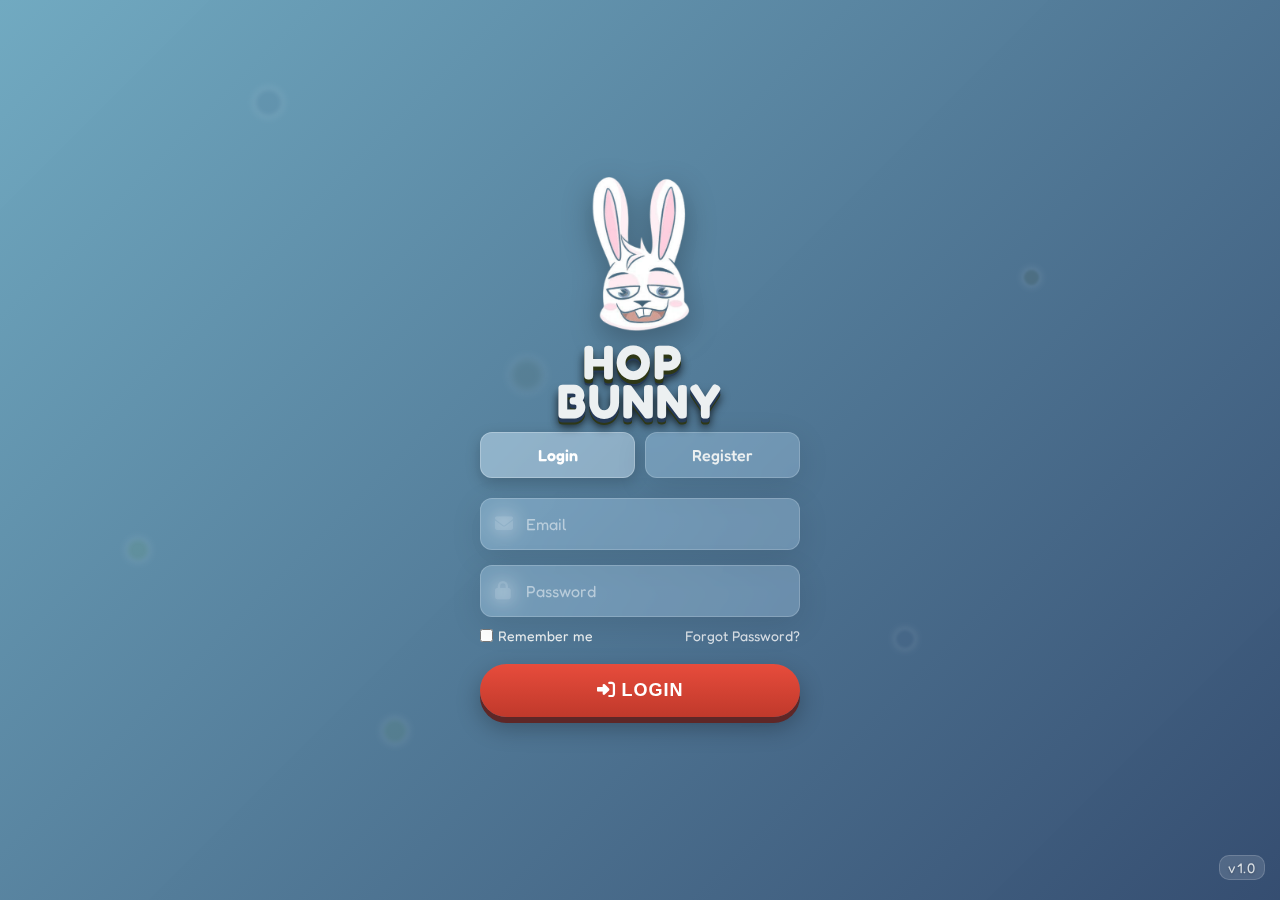
==== commit 82c4f205: "update" ====
--- a/index.html
+++ b/index.html
@@ -2,7 +2,7 @@
 <html lang="en">
 <head>
     <meta charset="UTF-8">
-    <meta name="viewport" content="width=device-width, initial-scale=1.0, maximum-scale=1.0, user-scalable=no">
+    <meta name="viewport" content="width=device-width, initial-scale=1.0, maximum-scale=1.0, user-scalable=no, viewport-fit=cover">
     <meta name="description" content="Pepe & Bunny - A fun vertical platformer game featuring an unlikely friendship between a frog and rabbit!">
     <meta name="theme-color" content="#4B5320">
     <meta property="og:title" content="Pepe & Bunny - Vertical Platformer Game">
@@ -51,13 +51,15 @@
                 </div>
             </div>
             
-            <button id="startButton" class="game-button" ontouchstart="">
-                <i class="fas fa-play"></i> PLAY
-            </button>
-            
-            <button id="leaderboardButton" class="game-button secondary-button" onclick="window.location.href='leaderboard.html'" ontouchstart="">
-                <i class="fas fa-trophy"></i> LEADERBOARD
-            </button>
+            <div class="button-container">
+                <button id="startButton" class="game-button" ontouchstart="">
+                    <i class="fas fa-play"></i> PLAY
+                </button>
+                
+                <button id="leaderboardButton" class="game-button secondary-button" onclick="window.location.href='leaderboard.html'" ontouchstart="">
+                    <i class="fas fa-trophy"></i> LEADERBOARD
+                </button>
+            </div>
             
             <div class="footer-text">
                 <p class="version">v1.0</p>
--- a/styles.css
+++ b/styles.css
@@ -24,6 +24,10 @@
     --glass-border: rgba(255, 255, 255, 0.18);
     --glass-shadow: 0 8px 32px rgba(0, 0, 0, 0.1);
     --glass-blur: 10px;
+    
+    /* Safari viewport insets */
+    --safe-area-inset-top: env(safe-area-inset-top, 0px);
+    --safe-area-inset-bottom: env(safe-area-inset-bottom, 15px);
 }
 
 /* Apply modern font and base styles */
@@ -74,6 +78,44 @@
     
     /* Animation */
     animation: container-float 6s ease-in-out infinite;
+}
+
+/* Safari-specific fixes for viewport issues */
+@supports (-webkit-touch-callout: none) {
+    .game-container {
+        /* iOS-specific height fix */
+        height: -webkit-fill-available;
+        /* Add safe area padding */
+        padding-top: var(--safe-area-inset-top);
+        padding-bottom: var(--safe-area-inset-bottom);
+    }
+    
+    /* Fix button placement at bottom of screen */
+    .button-container {
+        padding-bottom: calc(15px + var(--safe-area-inset-bottom));
+        margin-bottom: 5px;
+    }
+    
+    /* Adjust overlay screens for Safari */
+    .overlay {
+        padding-top: calc(20px + var(--safe-area-inset-top));
+        padding-bottom: calc(30px + var(--safe-area-inset-bottom));
+    }
+    
+    /* Fix for auth form buttons in Safari */
+    .auth-form {
+        margin-bottom: calc(15px + var(--safe-area-inset-bottom));
+    }
+    
+    .auth-form .game-button {
+        margin-bottom: calc(10px + var(--safe-area-inset-bottom));
+    }
+    
+    /* Fix for footer text in Safari */
+    .footer-text {
+        margin-bottom: calc(5px + var(--safe-area-inset-bottom));
+        padding-bottom: 10px;
+    }
 }
 
 @keyframes container-float {
@@ -146,88 +188,16 @@
     50% { opacity: 1; transform: translateX(-50%) scale(1.05); }
 }
 
-/* Common styles for overlay screens with improved glass morphism */
-.overlay {
-    position: absolute;
-    top: 0;
-    left: 0;
-    width: 100%;
-    height: 100%;
-    background: linear-gradient(135deg, rgba(135, 206, 235, 0.8), rgba(57, 84, 123, 0.9));
-    display: flex;
-    flex-direction: column;
-    justify-content: space-between;
-    align-items: center;
-    color: var(--ui-light);
-    z-index: 10;
-    padding: 30px 20px;
-    box-sizing: border-box;
-    backdrop-filter: blur(10px);
-    -webkit-backdrop-filter: blur(10px);
-}
-
-/* Start screen with modern styling */
-#game-character {
-    width: 160px;
-    height: auto;
-    margin: 15px auto;
-    display: block;
-    animation: character-bounce 3s ease-in-out infinite;
-    filter: drop-shadow(0 10px 15px rgba(0, 0, 0, 0.3));
-    transition: all 0.3s ease;
-}
-
-#game-character:hover {
-    transform: scale(1.05) rotate(2deg);
-    filter: drop-shadow(0 15px 20px rgba(0, 0, 0, 0.4));
-}
-
-@keyframes character-bounce {
-    0%, 100% { transform: translateY(0) rotate(0deg); }
-    50% { transform: translateY(-15px) rotate(3deg); }
-}
-
-.game-title {
-    text-align: center;
-    margin-bottom: 15px;
-    position: relative;
-}
-
-.game-title h1 {
-    font-size: 48px;
-    line-height: 0.9;
-    font-weight: 800;
-    color: var(--ui-light);
-    text-shadow: 
-        0 2px 0 var(--pepe-dark-green),
-        0 4px 0 var(--pepe-dark-green),
-        0 6px 0 var(--bunny-dark-blue),
-        0 8px 10px rgba(0, 0, 0, 0.8);
-    letter-spacing: 2px;
-    position: relative;
-    z-index: 1;
-}
-
-.game-title h1:last-child {
-    color: var(--ui-light);
-    text-shadow: 
-        0 2px 0 var(--bunny-dark-blue),
-        0 4px 0 var(--bunny-dark-blue),
-        0 6px 0 var(--pepe-dark-green),
-        0 8px 10px rgba(0, 0, 0, 0.8);
-    margin-top: -5px;
-}
-
 /* Modern description card */
 .game-description {
     font-size: 16px;
     max-width: 90%;
     text-align: center;
-    line-height: 1.6;
-    margin-bottom: 35px;
+    line-height: 1.4;
+    margin-bottom: 10px;
     color: var(--ui-light);
     background: var(--glass-bg);
-    padding: 20px 25px;
+    padding: 15px 20px;
     border-radius: 16px;
     backdrop-filter: blur(var(--glass-blur));
     -webkit-backdrop-filter: blur(var(--glass-blur));
@@ -619,14 +589,19 @@
 
 /* Very small screens adjustment */
 @media (max-height: 600px) {
+    #startScreen {
+        justify-content: flex-start;
+        padding-top: 5px;
+    }
+    
     .game-container {
-        max-height: 95vh;
+        max-height: 100vh;
     }
     
     .game-character {
-        width: 80px;
-        height: 90px;
-        margin-bottom: 5px;
+        width: 70px;
+        height: auto;
+        margin-bottom: 0;
     }
     
     .game-title h1 {
@@ -635,25 +610,234 @@
     
     .game-description {
         font-size: 12px;
-        margin-bottom: 15px;
+        margin-bottom: 5px;
         line-height: 1.2;
+        padding: 8px 12px;
+        max-height: 80px;
+        overflow-y: auto;
     }
     
     .game-button {
-        padding: 10px 25px;
-        font-size: 16px;
-        margin-bottom: 10px;
-    }
-    
-    .logout-game-button {
         padding: 8px 20px;
         font-size: 14px;
-        margin-top: 10px;
-    }
-    
-    #gameOver h2 {
-        font-size: 36px;
-        margin-bottom: 15px;
+        margin-bottom: 0;
+    }
+    
+    /* Ensure secondary button is visible */
+    .game-button.secondary-button {
+        padding: 8px 20px;
+        font-size: 14px;
+    }
+    
+    .footer-text {
+        position: static;
+        margin-top: 5px;
+        align-self: flex-end;
+    }
+    
+    .button-container {
+        margin-top: 5px;
+        padding-bottom: 10px;
+    }
+}
+
+/* Place both buttons side by side on very small screens */
+@media (max-height: 500px) {
+    #startScreen {
+        justify-content: center;
+    }
+    
+    .game-title h1 {
+        font-size: 28px;
+    }
+    
+    .button-container {
+        flex-direction: row;
+        justify-content: center;
+        gap: 10px;
+        padding-bottom: 5px;
+    }
+    
+    .game-button, 
+    .game-button.secondary-button {
+        margin: 0;
+        padding: 6px 15px;
+        font-size: 12px;
+        min-width: 120px;
+        height: auto;
+    }
+    
+    .game-description {
+        font-size: 11px;
+        padding: 5px 10px;
+        margin-bottom: 5px;
+        max-height: 60px;
+        line-height: 1.2;
+    }
+    
+    #game-character {
+        width: 60px;
+        margin: 2px auto;
+    }
+    
+    .description-icons {
+        display: none;
+    }
+}
+
+/* Extremely small height screens - ensure leaderboard is visible */
+@media (max-height: 450px) {
+    #startScreen {
+        overflow-y: auto;
+        padding: 5px;
+        justify-content: center;
+    }
+    
+    .overlay {
+        justify-content: center;
+    }
+    
+    .game-title h1 {
+        font-size: 24px;
+        margin-bottom: 2px;
+    }
+    
+    .game-title h1:last-child {
+        margin-top: -2px;
+    }
+    
+    .button-container {
+        flex-direction: row;
+        flex-wrap: nowrap;
+        justify-content: center;
+        gap: 5px;
+        padding: 0;
+        margin: 5px 0;
+    }
+    
+    .game-button,
+    .game-button.secondary-button {
+        min-width: 0;
+        width: auto;
+        padding: 5px 10px;
+        font-size: 11px;
+        margin: 0 2px;
+        box-shadow: 0 4px 5px rgba(0, 0, 0, 0.3);
+    }
+    
+    .game-description {
+        margin-bottom: 0;
+        padding: 5px 8px;
+        font-size: 10px;
+        max-height: 40px;
+    }
+    
+    #game-character {
+        width: 50px;
+        margin: 2px auto;
+    }
+    
+    .description-icons {
+        display: none;
+    }
+    
+    .footer-text {
+        position: static;
+        margin-top: 5px;
+        margin-right: 5px;
+        align-self: flex-end;
+    }
+}
+
+/* Tiny screens - minimal layout */
+@media (max-height: 400px) {
+    .game-title h1 {
+        font-size: 20px;
+    }
+    
+    .game-title h1:last-child {
+        margin-top: 0;
+    }
+    
+    .game-description {
+        padding: 3px 5px;
+        font-size: 9px;
+        max-height: 30px;
+        margin-bottom: 2px;
+    }
+    
+    #game-character {
+        width: 40px;
+        display: inline-block;
+        vertical-align: middle;
+        margin: 0 5px;
+    }
+    
+    .button-container {
+        margin: 2px 0;
+    }
+    
+    .game-button,
+    .game-button.secondary-button {
+        padding: 4px 8px;
+        font-size: 10px;
+        box-shadow: 0 2px 3px rgba(0, 0, 0, 0.3);
+    }
+    
+    .footer-text {
+        display: none;
+    }
+    
+    /* Alternative layout for tiny screens */
+    .game-title {
+        display: flex;
+        align-items: center;
+        justify-content: center;
+        margin-bottom: 2px;
+    }
+}
+
+/* iPhone 5 and similar extra small devices */
+@media (max-width: 360px) and (max-height: 570px) {
+    .overlay {
+        padding: 10px;
+        justify-content: center;
+    }
+    
+    .game-title {
+        margin-bottom: 5px;
+    }
+    
+    .game-title h1 {
+        font-size: 28px;
+    }
+    
+    .game-description {
+        margin-bottom: 5px;
+        padding: 8px;
+        font-size: 11px;
+        max-height: 70px;
+    }
+    
+    .button-container {
+        flex-direction: row;
+        gap: 8px;
+        max-width: 100%;
+        margin-top: 5px;
+        padding-bottom: 5px;
+    }
+    
+    .game-button,
+    .game-button.secondary-button {
+        padding: 6px 12px;
+        font-size: 11px;
+        min-width: 0;
+        width: auto;
+    }
+    
+    .footer-text {
+        margin-top: 0;
+        font-size: 9px;
     }
 }
 
@@ -832,10 +1016,10 @@
 .description-icons {
     display: flex;
     justify-content: space-around;
-    margin-top: 15px;
+    margin-top: 5px;
     width: 100%;
     flex-wrap: wrap;
-    gap: 10px;
+    gap: 5px;
 }
 
 .icon-item {
@@ -1419,10 +1603,11 @@
     flex-direction: column;
     align-items: center;
     justify-content: center;
-    gap: 15px;
+    gap: 5px;
     width: 100%;
     max-width: 280px;
-    margin: 0 auto 20px auto;
+    margin: 0 auto;
+    padding-bottom: 40px;
 }
 
 /* Responsive button adjustments */
@@ -1457,7 +1642,7 @@
 /* Very small screens */
 @media (max-height: 600px) {
     .button-container {
-        gap: 10px;
+        gap: 5px;
         margin-top: 10px;
     }
     
@@ -1472,12 +1657,57 @@
         font-size: 14px;
         margin-top: 0;
     }
+
+    /* Ensure secondary button is visible */
+    .game-button.secondary-button {
+        margin-top: 2px;
+        padding: 8px 20px;
+        font-size: 14px;
+    }
+}
+
+/* Even smaller screens - convert to horizontal buttons */
+@media (max-height: 500px) {
+    .button-container {
+        flex-direction: row;
+        flex-wrap: wrap;
+        justify-content: center;
+        gap: 8px;
+        margin: 5px auto;
+    }
+    
+    .game-button {
+        margin: 0 5px;
+        padding: 8px 20px;
+        font-size: 14px;
+        min-width: 120px;
+    }
+    
+    .game-button.secondary-button {
+        margin: 0 5px;
+        margin-top: 0;
+    }
+
+    .overlay {
+        padding-bottom: 10px;
+    }
+
+    .game-description {
+        margin-bottom: 10px;
+        padding: 10px;
+        font-size: 12px;
+    }
+    
+    #game-character {
+        width: 100px;
+        margin: 5px auto;
+    }
 }
 
 /* Extra small devices (portrait phones) */
 @media (max-width: 350px) {
     .button-container {
-        gap: 10px;
+        gap: 8px;
     }
     
     .game-button, .logout-game-button {
@@ -1486,87 +1716,202 @@
     }
 }
 
-/* iPhone SE and similar small screens specific adjustments */
-@media screen and (max-width: 375px) and (max-height: 667px) {
-    .game-container {
-        width: 100vw;
-        height: 100vh;
-        max-height: 100vh;
-        border-radius: 0;
-        padding: 0;
-    }
-    
-    #game-character {
-        width: 120px;
-        margin: 10px auto;
+/* Small screens with both constraints */
+@media (max-width: 350px) and (max-height: 600px) {
+    .overlay {
+        justify-content: flex-start;
+        padding-top: 10px;
+        overflow-y: auto;
+    }
+    
+    .button-container {
+        flex-direction: row;
+        flex-wrap: wrap;
+        margin-top: auto;
+        margin-bottom: 10px;
+        gap: 5px;
+    }
+    
+    .game-button, 
+    .game-button.secondary-button {
+        padding: 8px 15px;
+        font-size: 12px;
+        min-width: 0;
+        width: auto;
+        margin: 0 2px;
+    }
+    
+    .game-description {
+        margin-bottom: 5px;
+        line-height: 1.2;
+        max-height: 80px;
+        overflow-y: auto;
     }
     
     .game-title h1 {
-        font-size: 40px;
-    }
-    
-    .game-description {
-        font-size: 13px;
-        margin-bottom: 15px;
-        max-width: 100%;
-        padding: 12px 15px;
-    }
-    
-    .description-icons {
-        flex-wrap: wrap;
-        justify-content: center;
-    }
-    
-    .icon-item {
-        font-size: 12px;
-        padding: 4px 10px;
-    }
-    
-    .button-container {
-        gap: 12px;
-        margin-bottom: 15px;
-        max-width: 240px;
-    }
-    
-    .game-button {
-        padding: 12px 25px;
-        font-size: 16px;
-    }
-    
-    .logout-game-button {
-        padding: 10px 20px;
-        font-size: 14px;
-    }
-    
-    .overlay {
-        padding: 15px 10px;
-        justify-content: space-between;
-    }
-    
-    .username-display.top-right {
-        top: 10px;
-        right: 10px;
-        font-size: 12px;
-        padding: 6px 12px;
-    }
-    
-    .footer-text {
-        bottom: 10px;
-        right: 10px;
-        font-size: 12px;
-    }
-    
-    .version {
-        padding: 2px 6px;
-        font-size: 10px;
-    }
+        font-size: 28px;
+    }
+}
+
+/* Dynamic small height handling via JS */
+body.very-small-height .game-container {
+    height: calc(var(--vh, 1vh) * 100);
+}
+
+body.very-small-height #startScreen {
+    height: 100%;
+    overflow-y: auto;
+    display: flex;
+    flex-direction: column;
+    justify-content: flex-start;
+}
+
+body.very-small-height .button-container {
+    flex-direction: row;
+    flex-wrap: wrap;
+    justify-content: center;
+    gap: 5px;
+    margin: 5px 0;
+}
+
+body.very-small-height .game-button,
+body.very-small-height .game-button.secondary-button {
+    padding: 6px 12px;
+    font-size: 12px;
+    margin: 0 5px;
+    margin-top: 0;
+    min-width: 120px;
+    flex: 0 0 auto;
+}
+
+body.very-small-height .game-title h1 {
+    font-size: 32px;
+}
+
+/* Additional styles for extremely tiny screens */
+body.tiny-screen .button-container {
+    flex-direction: row;
+    gap: 5px;
+    padding-bottom: 0;
+}
+
+body.tiny-screen .game-button,
+body.tiny-screen .game-button.secondary-button {
+    padding: 4px 8px;
+    font-size: 10px;
+    min-width: 0;
+    width: auto;
+    margin: 0 2px;
+    box-shadow: 0 3px 5px rgba(0, 0, 0, 0.2);
+}
+
+body.tiny-screen .game-description {
+    font-size: 10px;
+    padding: 5px 8px;
+    margin-bottom: 5px;
+    max-height: 40px;
+    line-height: 1.2;
+}
+
+body.tiny-screen #game-character {
+    width: 40px;
+    margin: 2px auto;
+}
+
+body.tiny-screen .game-title h1 {
+    font-size: 20px;
+}
+
+body.tiny-screen .game-title h1:last-child {
+    margin-top: -2px;
+}
+
+body.tiny-screen .description-icons {
+    display: none;
+}
+
+body.tiny-screen .footer-text {
+    display: none;
+}
+
+/* Common styles for overlay screens with improved glass morphism */
+.overlay {
+    position: absolute;
+    top: 0;
+    left: 0;
+    width: 100%;
+    height: 100%;
+    background: linear-gradient(135deg, rgba(135, 206, 235, 0.8), rgba(57, 84, 123, 0.9));
+    display: flex;
+    flex-direction: column;
+    justify-content: center; /* Changed from space-around to center */
+    align-items: center;
+    color: var(--ui-light);
+    z-index: 10;
+    padding: 20px 20px 30px;
+    box-sizing: border-box;
+    backdrop-filter: blur(10px);
+    -webkit-backdrop-filter: blur(10px);
+}
+
+/* Start screen with modern styling */
+#game-character {
+    width: 120px; /* Reduced from 140px */
+    height: auto;
+    margin: 10px auto 5px; /* Reduced bottom margin */
+    display: block;
+    animation: character-bounce 3s ease-in-out infinite;
+    filter: drop-shadow(0 10px 15px rgba(0, 0, 0, 0.3));
+    transition: all 0.3s ease;
+}
+
+#game-character:hover {
+    transform: scale(1.05) rotate(2deg);
+    filter: drop-shadow(0 15px 20px rgba(0, 0, 0, 0.4));
+}
+
+@keyframes character-bounce {
+    0%, 100% { transform: translateY(0) rotate(0deg); }
+    50% { transform: translateY(-15px) rotate(3deg); }
+}
+
+.game-title {
+    text-align: center;
+    margin-bottom: 10px; /* Reduced from 15px */
+    position: relative;
+}
+
+.game-title h1 {
+    font-size: 48px;
+    line-height: 0.9;
+    font-weight: 800;
+    color: var(--ui-light);
+    text-shadow: 
+        0 2px 0 var(--pepe-dark-green),
+        0 4px 0 var(--pepe-dark-green),
+        0 6px 0 var(--bunny-dark-blue),
+        0 8px 10px rgba(0, 0, 0, 0.8);
+    letter-spacing: 2px;
+    position: relative;
+    z-index: 1;
+}
+
+.game-title h1:last-child {
+    color: var(--ui-light);
+    text-shadow: 
+        0 2px 0 var(--bunny-dark-blue),
+        0 4px 0 var(--bunny-dark-blue),
+        0 6px 0 var(--pepe-dark-green),
+        0 8px 10px rgba(0, 0, 0, 0.8);
+    margin-top: -5px;
 }
 
 /* Secondary button style */
 .game-button.secondary-button {
-    background: var(--ui-secondary);
-    margin-top: 15px;
-    box-shadow: 0 10px 20px rgba(52, 73, 94, 0.4), inset 0 -5px 0 rgba(0, 0, 0, 0.2);
+    background: #39547B;
+    margin-top: 0px; /* Decreased from default margin */
+    padding: 12px 25px;
+    font-size: 16px;
 }
 
 .game-button.secondary-button:hover {
@@ -1639,4 +1984,10 @@
         padding: 10px 16px;
         font-size: 14px;
     }
+}
+
+/* Style specifically for the leaderboard button */
+#leaderboardButton {
+    margin-top: 0;
+    transition: all 0.3s ease;
 } 